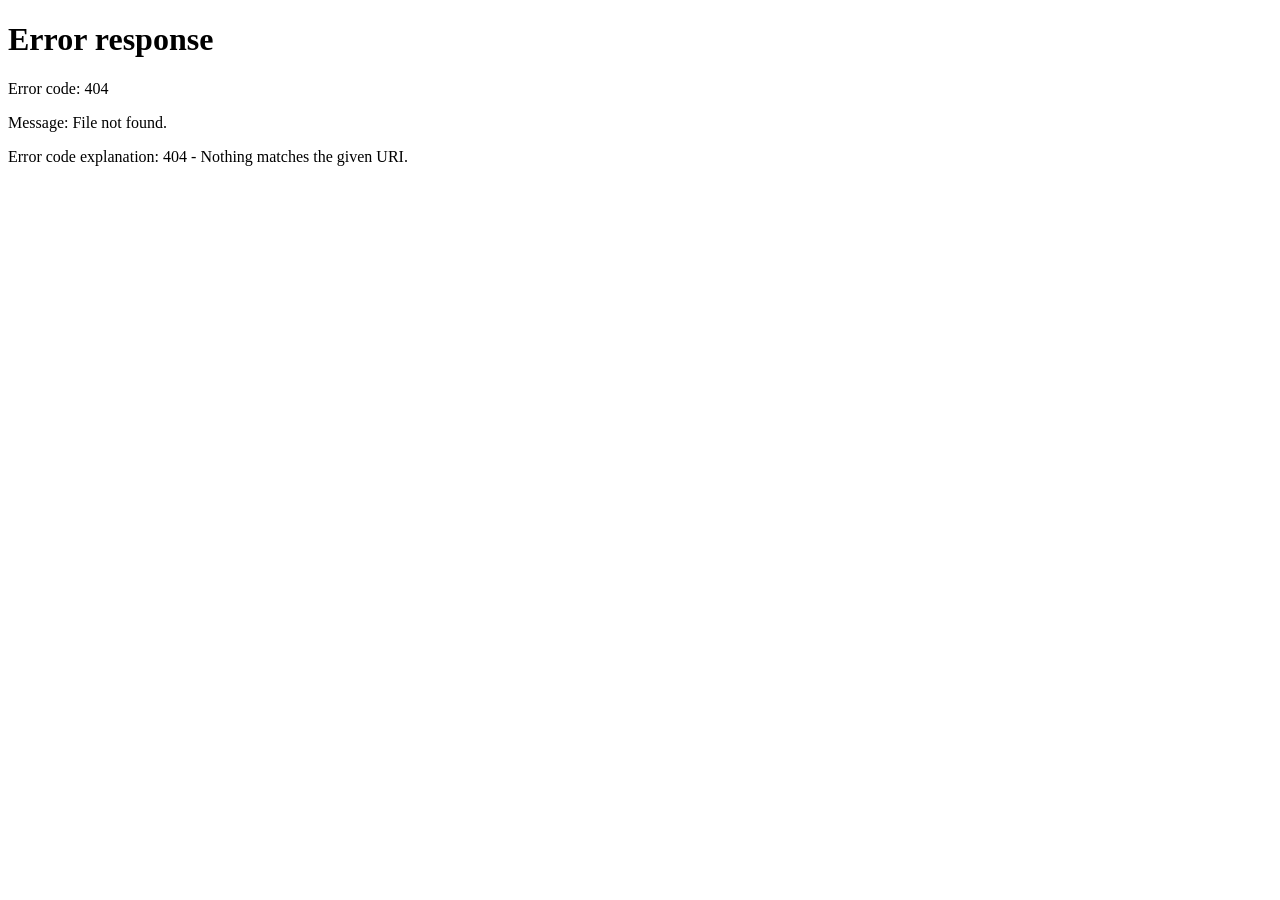
==== index.html @ 9fdf8f57 "Add files via upload" ====
<!doctype html>
<html lang="pt-BR">
<head>
<meta charset="utf-8">
<meta http-equiv="refresh" content="0; url=dashboard_online/index.html">
<title>Monitor Renda e Endividamento</title>
</head>
<body>
<p><a href="dashboard_online/index.html">Abrir o dashboard</a></p>
</body>
</html>
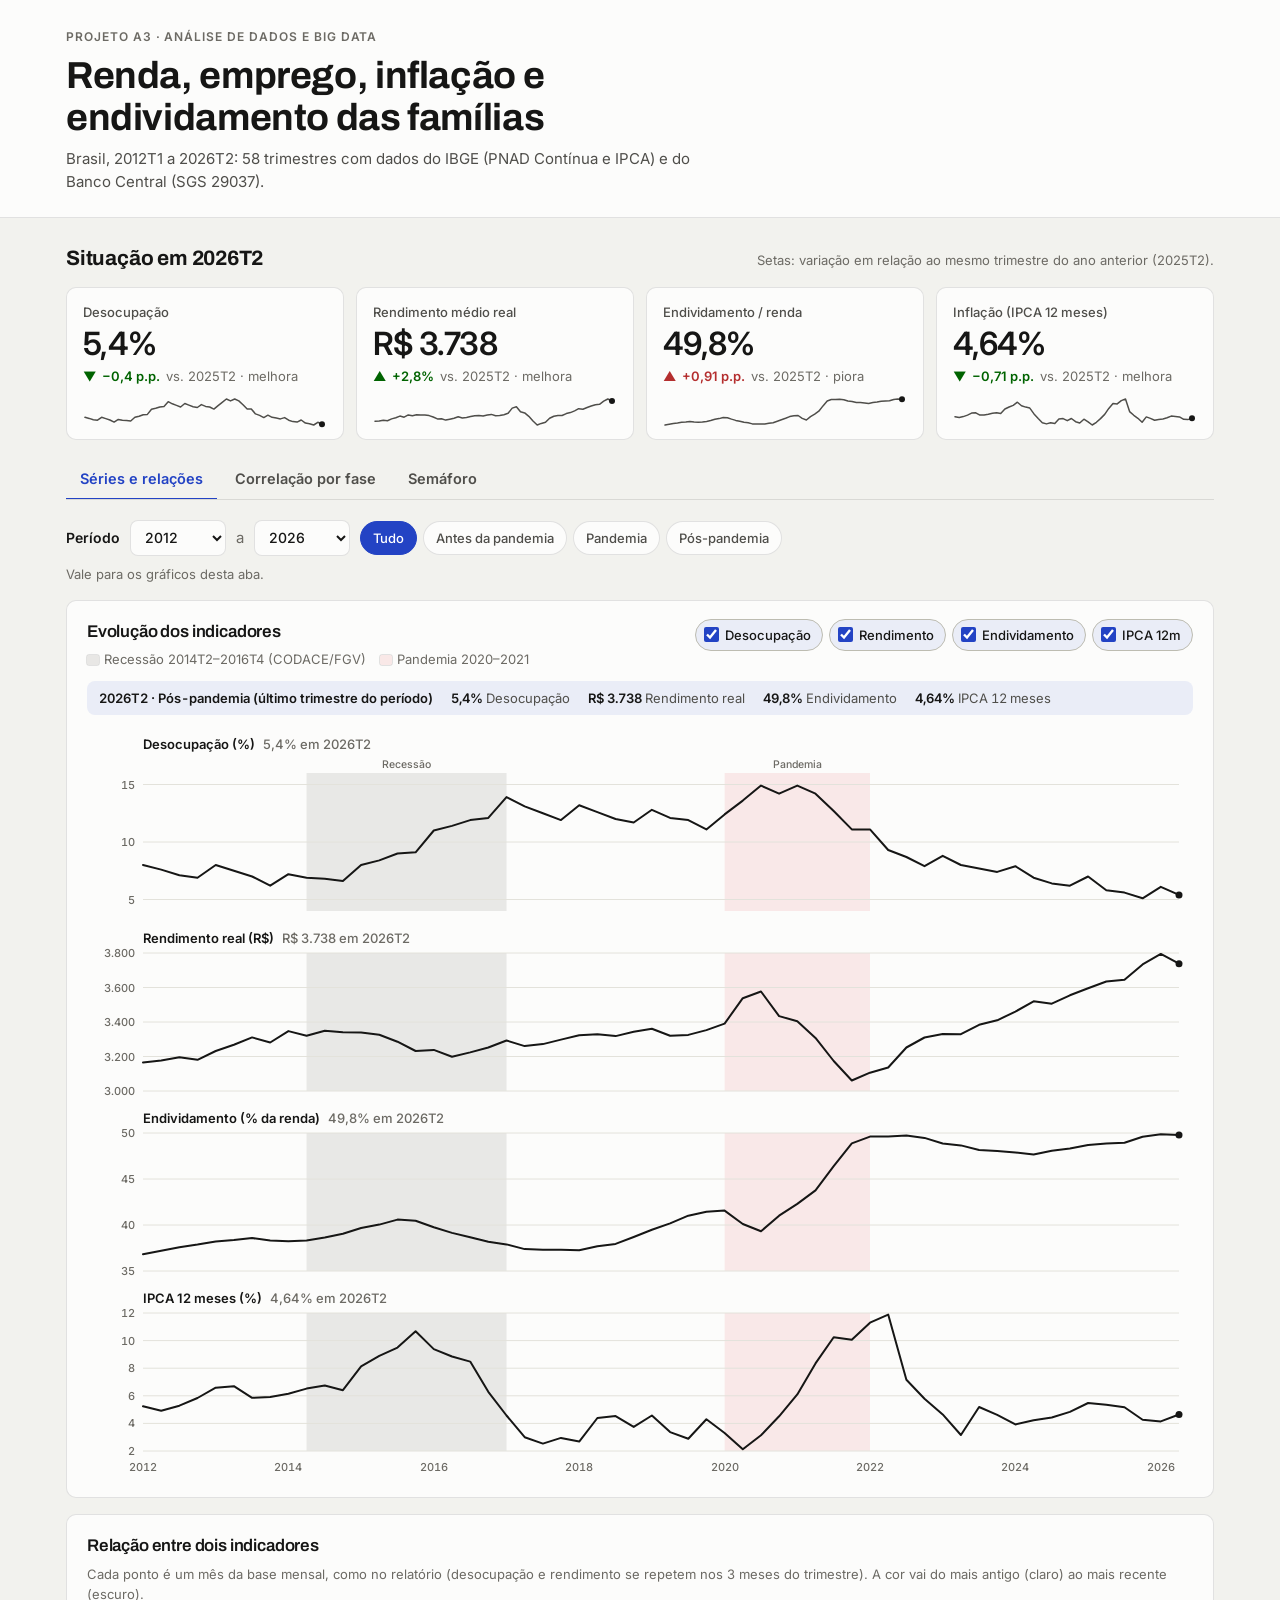
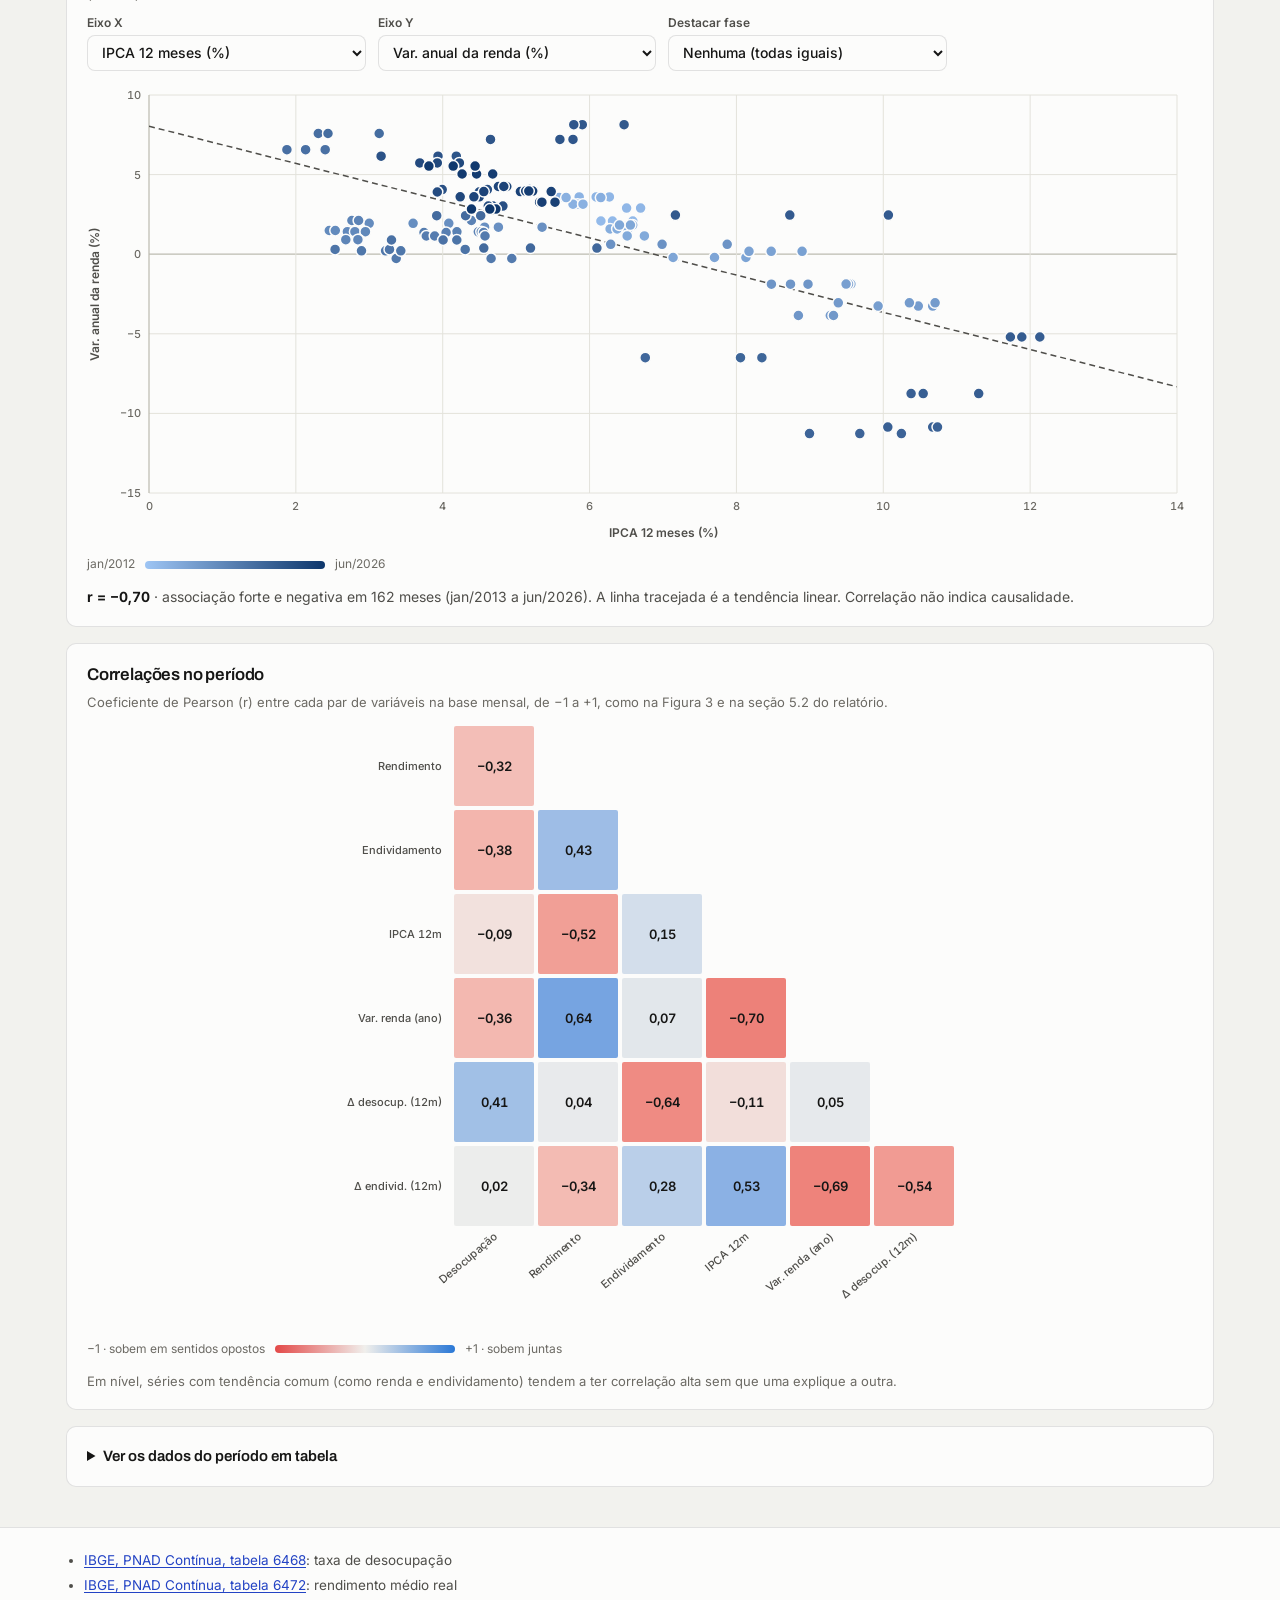
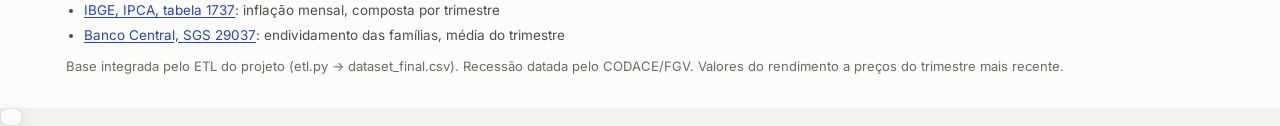
==== commit 5789cf35: "Update index.html" ====
--- a/index.html
+++ b/index.html
@@ -2,10 +2,10 @@
 <html lang="pt-BR">
 <head>
 <meta charset="utf-8">
-<meta http-equiv="refresh" content="0; url=dashboard_online/index.html">
+<meta http-equiv="refresh" content="0; url=Projeto_A3_entrega/dashboard_online/index.html">
 <title>Monitor Renda e Endividamento</title>
 </head>
 <body>
-<p><a href="dashboard_online/index.html">Abrir o dashboard</a></p>
+<p><a href="Projeto_A3_entrega/dashboard_online/index.html">Abrir o dashboard</a></p>
 </body>
 </html>
